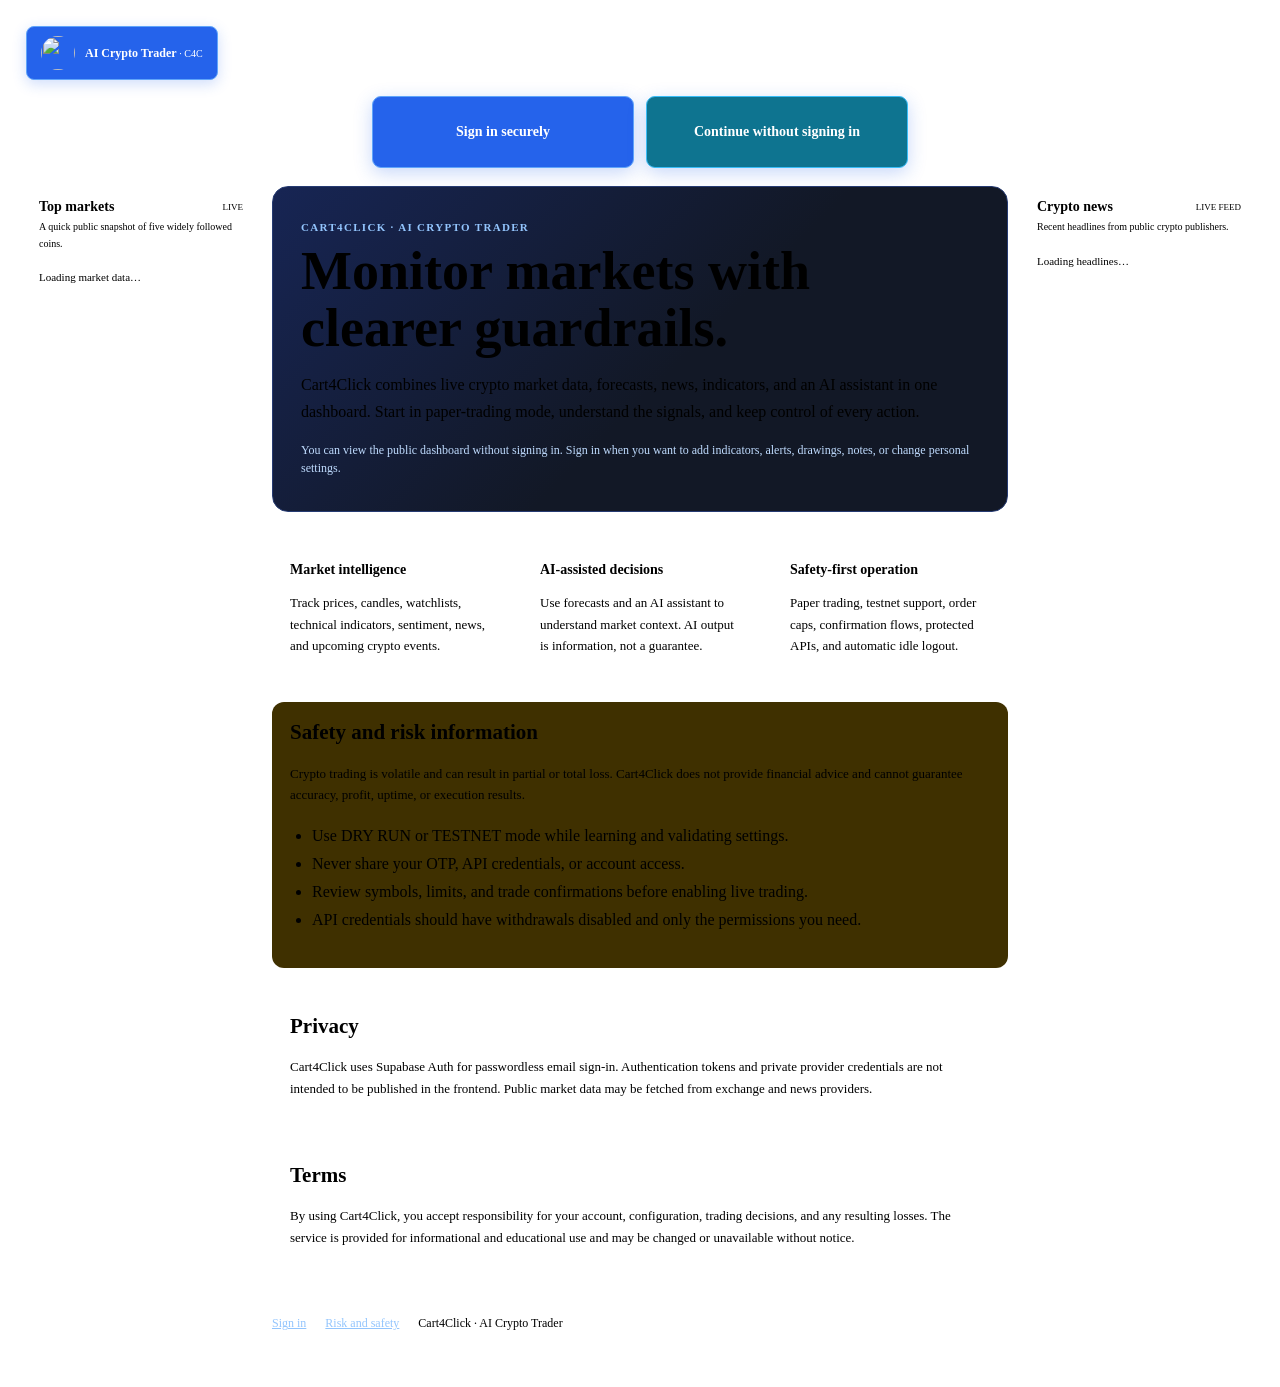
==== frontend/landing.html @ 77a40bf4 "Refine signed-in controls and landing navigation" ====
<!DOCTYPE html>
<html lang="en">
<head>
  <meta charset="UTF-8" />
  <meta name="viewport" content="width=device-width, initial-scale=1.0" />
  <meta name="description" content="Cart4Click is an AI-assisted crypto market monitoring and paper-trading dashboard with safety controls." />
  <title>Cart4Click · Safer AI-assisted crypto monitoring</title>
  <link rel="icon" type="image/png" href="/favicon.png?v=2" />
  <link rel="stylesheet" href="/style.css?v=public-crypto-calendars" />
  <style>
    .landing { display: block; max-width: 1440px; margin: 0 auto; padding: 18px 18px 48px; }
    .landing-splash { position: fixed; z-index: 20; inset: 0; display: grid; place-items: center; background: radial-gradient(circle at center, #172554 0%, #0b0f17 58%, #070a10 100%); animation: landing-splash-exit 900ms ease 1.15s forwards; pointer-events: none; }
    .landing-splash-inner { display: grid; justify-items: center; gap: 14px; animation: landing-logo-intro 1.45s cubic-bezier(.2,.8,.2,1) forwards; }
    .landing-splash img { width: clamp(132px, 22vw, 220px); height: clamp(132px, 22vw, 220px); border-radius: 28%; object-fit: cover; box-shadow: 0 0 0 1px rgba(147,197,253,.35), 0 0 70px rgba(59,130,246,.42); }
    .landing-splash-title { color: #f8fafc; font-size: clamp(18px, 3vw, 28px); font-weight: 800; letter-spacing: .12em; text-transform: uppercase; }
    .landing-splash-subtitle { color: #93c5fd; font-size: 11px; font-weight: 700; letter-spacing: .18em; text-transform: uppercase; }
    @keyframes landing-logo-intro { 0% { opacity: 0; transform: scale(.72); } 35% { opacity: 1; transform: scale(1.04); } 62% { transform: scale(1); } 100% { opacity: 1; transform: scale(1); } }
    @keyframes landing-splash-exit { 0% { opacity: 1; visibility: visible; } 100% { opacity: 0; visibility: hidden; } }
    .landing-topbar { display: flex; align-items: center; justify-content: space-between; margin-bottom: 16px; }
    .landing-brand { display: inline-flex; align-items: center; gap: 10px; color: var(--text); font-size: 13px; font-weight: 750; text-decoration: none; }
    .landing-brand small { color: var(--muted); font-weight: 400; }
    .landing-brand img { width: 34px; height: 34px; border-radius: 50%; object-fit: cover; }
    .landing-topbar a { display: inline-flex; align-items: center; min-height: 36px; padding: 8px 14px; border: 1px solid #60a5fa; border-radius: 8px; background: #2563eb; color: #fff; font-size: 12px; font-weight: 700; text-decoration: none; box-shadow: 0 4px 14px rgba(37,99,235,.22); }
    .landing-topbar a:hover, .landing-topbar a:focus-visible { border-color: #bfdbfe; background: #3b82f6; color: #fff; }
    .landing-top-actions { display: flex; justify-content: center; gap: 12px; flex-wrap: wrap; margin: 0 auto 18px; }
    .landing-top-actions .btn { display: inline-flex; align-items: center; justify-content: center; min-width: 220px; min-height: 46px; padding: 12px 20px; border: 1px solid #60a5fa; border-radius: 9px; color: #fff; background: #2563eb; font-size: 14px; font-weight: 800; text-decoration: none; box-shadow: 0 5px 18px rgba(37,99,235,.25); }
    .landing-top-actions .btn:hover, .landing-top-actions .btn:focus-visible { border-color: #bfdbfe; background: #3b82f6; color: #fff; }
    .landing-top-actions .btn.landing-guest { border-color: #38bdf8; background: #0e7490; }
    .landing-top-actions .btn.landing-guest:hover, .landing-top-actions .btn.landing-guest:focus-visible { background: #0891b2; }
    .landing-hero { padding: 34px 28px; background: linear-gradient(135deg, #172554, #121826 55%); border: 1px solid #263b72; border-radius: 16px; }
    .landing-eyebrow { color: #93c5fd; font-size: 11px; font-weight: 800; letter-spacing: .12em; }
    .landing h1 { font-size: clamp(30px, 6vw, 54px); line-height: 1.05; margin: 10px 0 14px; }
    .landing h2 { margin-top: 0; font-size: 21px; }
    .landing p { color: var(--muted); line-height: 1.65; }
    .landing-hero p { max-width: 680px; font-size: 16px; }
    .landing-actions { display: flex; gap: 10px; flex-wrap: wrap; margin-top: 22px; }
    .landing-actions .btn { display: inline-flex; align-items: center; justify-content: center; min-height: 40px; padding: 10px 16px; border: 1px solid #64748b; border-radius: 8px; color: #f8fafc; background: #1e293b; font-size: 13px; font-weight: 700; text-decoration: none; }
    .landing-actions .btn:hover, .landing-actions .btn:focus-visible { border-color: #bfdbfe; background: #334155; color: #fff; }
    .landing-actions .btn.primary { border-color: #60a5fa; background: #2563eb; color: #fff; box-shadow: 0 4px 14px rgba(37,99,235,.3); }
    .landing-actions .btn.primary:hover, .landing-actions .btn.primary:focus-visible { border-color: #bfdbfe; background: #3b82f6; color: #fff; }
    .landing-actions .btn.landing-guest { border-color: #38bdf8; background: rgba(14,116,144,.28); color: #e0f2fe; }
    .landing-actions .btn.landing-guest:hover, .landing-actions .btn.landing-guest:focus-visible { border-color: #bae6fd; background: rgba(14,116,144,.5); color: #fff; }
    .landing-guest-note { max-width: 700px; margin: 12px 0 0; color: #bfdbfe !important; font-size: 12px !important; line-height: 1.5 !important; }
    .landing-columns { display: grid; grid-template-columns: minmax(190px, 230px) minmax(0, 980px) minmax(190px, 230px); align-items: start; gap: 16px; }
    .landing-center { min-width: 0; }
    .live-panel { position: sticky; top: 16px; background: var(--card); border: 1px solid var(--border); border-radius: 12px; padding: 13px; }
    .live-panel h2 { color: var(--text); font-size: 14px; margin: 0; }
    .live-panel-heading { display: flex; align-items: center; justify-content: space-between; gap: 8px; margin-bottom: 4px; }
    .live-panel-heading small { color: var(--muted); font-size: 9px; }
    .live-panel-note { color: var(--muted); font-size: 10px; line-height: 1.4; margin: 0 0 10px; }
    .live-market-list, .live-news-list { display: grid; gap: 7px; }
    .live-market { display: grid; grid-template-columns: 1fr 62px; gap: 7px; align-items: center; padding: 8px; background: var(--card2); border: 1px solid var(--border); border-radius: 8px; }
    .live-market-main { min-width: 0; }
    .live-market-name { display: flex; align-items: center; justify-content: space-between; gap: 5px; font-size: 11px; font-weight: 700; }
    .live-market-price { color: var(--text); font-size: 11px; margin-top: 3px; }
    .live-market-change { font-size: 9px; margin-top: 2px; }
    .live-market-change.up { color: var(--green); }
    .live-market-change.down { color: var(--red); }
    .live-sparkline { width: 62px; height: 28px; }
    .live-sparkline polyline { fill: none; stroke: #60a5fa; stroke-width: 2; vector-effect: non-scaling-stroke; }
    .live-sparkline polyline.up { stroke: var(--green); }
    .live-sparkline polyline.down { stroke: var(--red); }
    .live-news-item { padding: 8px 0; border-bottom: 1px solid var(--border); }
    .live-news-item:last-child { border-bottom: 0; }
    .live-news-item a { color: var(--text); font-size: 11px; line-height: 1.35; text-decoration: none; }
    .live-news-item a:hover { color: #93c5fd; }
    .live-news-meta { color: var(--muted); font-size: 9px; margin-top: 4px; }
    .live-empty { color: var(--muted); font-size: 11px; line-height: 1.45; padding: 8px 0; }
    .landing-grid { display: grid; grid-template-columns: repeat(3, 1fr); gap: 14px; margin: 18px 0; }
    .landing-card { background: var(--card); border: 1px solid var(--border); border-radius: 12px; padding: 18px; }
    .landing-card h3 { color: var(--text); font-size: 14px; }
    .landing-card p { font-size: 13px; margin-bottom: 0; }
    .landing-section { margin-top: 28px; }
    .landing-section ul { color: var(--muted); line-height: 1.75; padding-left: 22px; }
    .landing-warning { border-color: #8a6800; background: #3f3000; }
    .landing-footer { border-top: 1px solid var(--border); margin-top: 32px; padding-top: 18px; font-size: 12px; }
    .landing-footer a { color: #93c5fd; margin-right: 16px; }
    @media (max-width: 1120px) { .landing-columns { grid-template-columns: minmax(170px, 210px) minmax(0, 1fr); } .live-news-panel { grid-column: 1 / -1; position: static; } .live-news-list { grid-template-columns: repeat(2, minmax(0, 1fr)); } }
    @media (max-width: 720px) { .landing-grid { grid-template-columns: 1fr; } .landing-hero { padding: 24px 20px; } .landing-columns { display: flex; flex-direction: column; } .landing-center { order: 1; width: 100%; } .live-market-panel { order: 2; position: static; width: 100%; } .live-news-panel { order: 3; width: 100%; } .live-news-list { grid-template-columns: 1fr; } }
    @media (prefers-reduced-motion: reduce) { .landing-splash, .landing-splash-inner { animation-duration: 1ms; animation-delay: 0ms; } }
  </style>
</head>
<body>
  <div class="landing-splash" aria-hidden="true">
    <div class="landing-splash-inner">
      <img src="/ai-crypto-trader.png" alt="" />
      <div class="landing-splash-title">Cart4Click</div>
      <div class="landing-splash-subtitle">Safer AI-assisted crypto monitoring</div>
    </div>
  </div>
  <main class="landing">
    <div class="landing-topbar">
      <a class="landing-brand" href="/" aria-label="Cart4Click home"><img src="/ai-crypto-trader.png" alt="" /><span>AI Crypto Trader <small>· C4C</small></span></a>
    </div>
    <div class="landing-top-actions" aria-label="Dashboard access">
      <a class="btn" href="/login.html">Sign in securely</a>
      <a class="btn landing-guest" href="/index.html">Continue without signing in</a>
    </div>
    <div class="landing-columns">
      <aside class="live-panel live-market-panel" aria-labelledby="live-market-title">
        <div class="live-panel-heading"><h2 id="live-market-title">Top markets</h2><small>LIVE</small></div>
        <p class="live-panel-note">A quick public snapshot of five widely followed coins.</p>
        <div id="live-market-list" class="live-market-list"><div class="live-empty">Loading market data…</div></div>
      </aside>
      <div class="landing-center">
      <section class="landing-hero">
      <div class="landing-eyebrow">CART4CLICK · AI CRYPTO TRADER</div>
      <h1>Monitor markets with clearer guardrails.</h1>
      <p>Cart4Click combines live crypto market data, forecasts, news, indicators, and an AI assistant in one dashboard. Start in paper-trading mode, understand the signals, and keep control of every action.</p>
      <p class="landing-guest-note">You can view the public dashboard without signing in. Sign in when you want to add indicators, alerts, drawings, notes, or change personal settings.</p>
      </section>

    <section class="landing-grid" aria-label="Product features">
      <article class="landing-card"><h3>Market intelligence</h3><p>Track prices, candles, watchlists, technical indicators, sentiment, news, and upcoming crypto events.</p></article>
      <article class="landing-card"><h3>AI-assisted decisions</h3><p>Use forecasts and an AI assistant to understand market context. AI output is information, not a guarantee.</p></article>
      <article class="landing-card"><h3>Safety-first operation</h3><p>Paper trading, testnet support, order caps, confirmation flows, protected APIs, and automatic idle logout.</p></article>
    </section>

    <section id="safety" class="landing-section landing-card landing-warning">
      <h2>Safety and risk information</h2>
      <p>Crypto trading is volatile and can result in partial or total loss. Cart4Click does not provide financial advice and cannot guarantee accuracy, profit, uptime, or execution results.</p>
      <ul>
        <li>Use DRY RUN or TESTNET mode while learning and validating settings.</li>
        <li>Never share your OTP, API credentials, or account access.</li>
        <li>Review symbols, limits, and trade confirmations before enabling live trading.</li>
        <li>API credentials should have withdrawals disabled and only the permissions you need.</li>
      </ul>
    </section>

    <section class="landing-section landing-card">
      <h2>Privacy</h2>
      <p>Cart4Click uses Supabase Auth for passwordless email sign-in. Authentication tokens and private provider credentials are not intended to be published in the frontend. Public market data may be fetched from exchange and news providers.</p>
    </section>

    <section class="landing-section landing-card">
      <h2>Terms</h2>
      <p>By using Cart4Click, you accept responsibility for your account, configuration, trading decisions, and any resulting losses. The service is provided for informational and educational use and may be changed or unavailable without notice.</p>
    </section>

      <footer class="landing-footer">
      <a href="/login.html">Sign in</a>
      <a href="#safety">Risk and safety</a>
      <span class="muted">Cart4Click · AI Crypto Trader</span>
      </footer>
      </div>
      <aside class="live-panel live-news-panel" aria-labelledby="live-news-title">
        <div class="live-panel-heading"><h2 id="live-news-title">Crypto news</h2><small>LIVE FEED</small></div>
        <p class="live-panel-note">Recent headlines from public crypto publishers.</p>
        <div id="live-news-list" class="live-news-list"><div class="live-empty">Loading headlines…</div></div>
      </aside>
    </div>
  </main>
  <script src="/landing.js"></script>
</body>
</html>
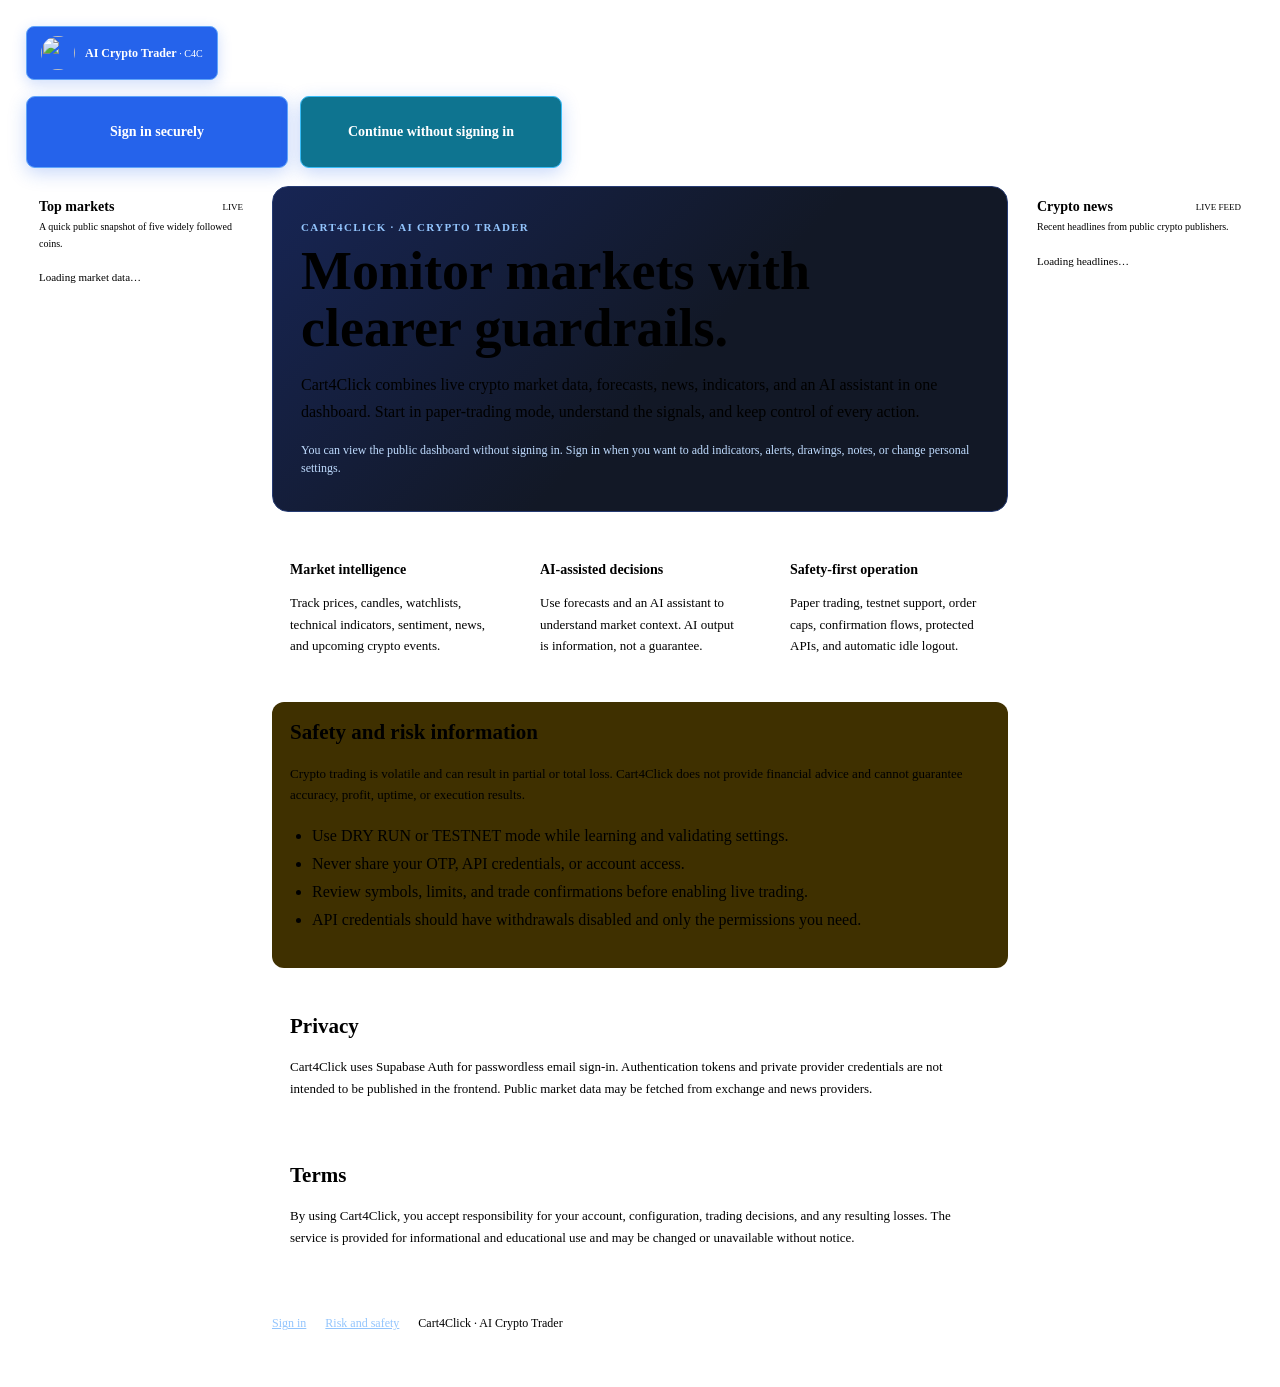
==== commit bd57055a: "Align landing access buttons with brand" ====
--- a/frontend/landing.html
+++ b/frontend/landing.html
@@ -22,7 +22,7 @@
     .landing-brand img { width: 34px; height: 34px; border-radius: 50%; object-fit: cover; }
     .landing-topbar a { display: inline-flex; align-items: center; min-height: 36px; padding: 8px 14px; border: 1px solid #60a5fa; border-radius: 8px; background: #2563eb; color: #fff; font-size: 12px; font-weight: 700; text-decoration: none; box-shadow: 0 4px 14px rgba(37,99,235,.22); }
     .landing-topbar a:hover, .landing-topbar a:focus-visible { border-color: #bfdbfe; background: #3b82f6; color: #fff; }
-    .landing-top-actions { display: flex; justify-content: center; gap: 12px; flex-wrap: wrap; margin: 0 auto 18px; }
+    .landing-top-actions { display: flex; justify-content: flex-start; gap: 12px; flex-wrap: wrap; margin: 0 0 18px; }
     .landing-top-actions .btn { display: inline-flex; align-items: center; justify-content: center; min-width: 220px; min-height: 46px; padding: 12px 20px; border: 1px solid #60a5fa; border-radius: 9px; color: #fff; background: #2563eb; font-size: 14px; font-weight: 800; text-decoration: none; box-shadow: 0 5px 18px rgba(37,99,235,.25); }
     .landing-top-actions .btn:hover, .landing-top-actions .btn:focus-visible { border-color: #bfdbfe; background: #3b82f6; color: #fff; }
     .landing-top-actions .btn.landing-guest { border-color: #38bdf8; background: #0e7490; }
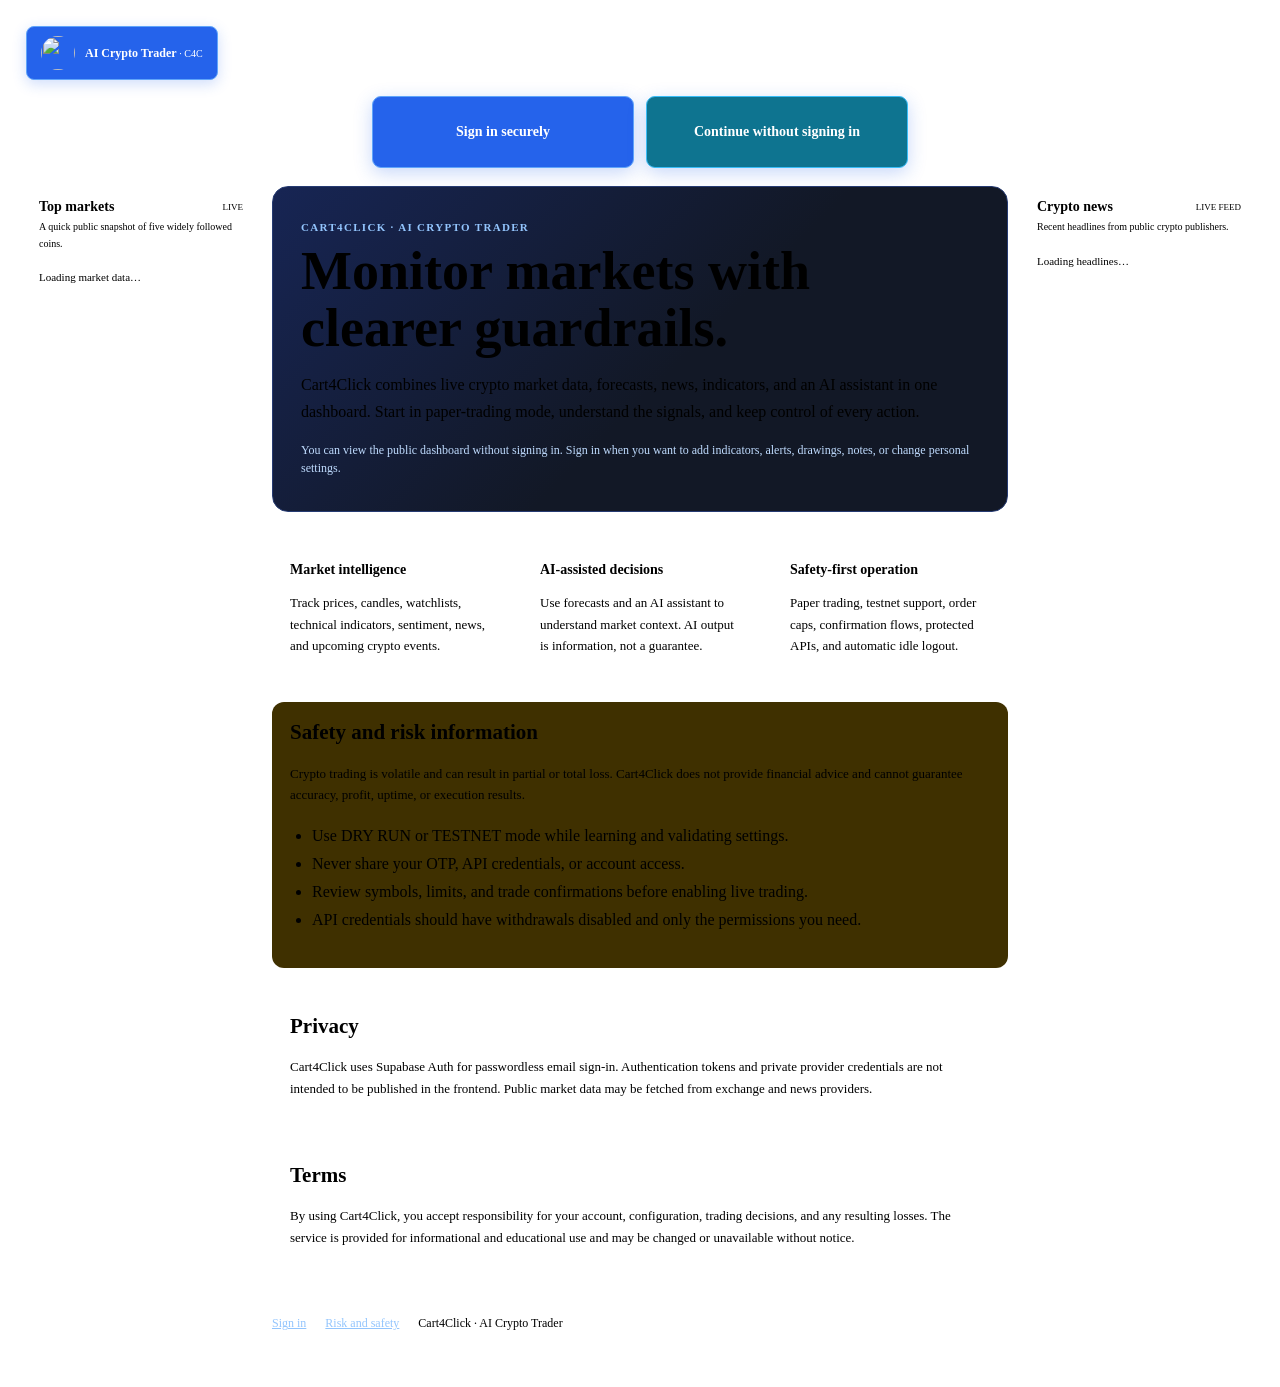
==== commit 34dbbc18: "Center landing access buttons across top" ====
--- a/frontend/landing.html
+++ b/frontend/landing.html
@@ -22,7 +22,7 @@
     .landing-brand img { width: 34px; height: 34px; border-radius: 50%; object-fit: cover; }
     .landing-topbar a { display: inline-flex; align-items: center; min-height: 36px; padding: 8px 14px; border: 1px solid #60a5fa; border-radius: 8px; background: #2563eb; color: #fff; font-size: 12px; font-weight: 700; text-decoration: none; box-shadow: 0 4px 14px rgba(37,99,235,.22); }
     .landing-topbar a:hover, .landing-topbar a:focus-visible { border-color: #bfdbfe; background: #3b82f6; color: #fff; }
-    .landing-top-actions { display: flex; justify-content: flex-start; gap: 12px; flex-wrap: wrap; margin: 0 0 18px; }
+    .landing-top-actions { display: flex; width: 100%; justify-content: center; gap: 12px; flex-wrap: wrap; margin: 0 0 18px; }
     .landing-top-actions .btn { display: inline-flex; align-items: center; justify-content: center; min-width: 220px; min-height: 46px; padding: 12px 20px; border: 1px solid #60a5fa; border-radius: 9px; color: #fff; background: #2563eb; font-size: 14px; font-weight: 800; text-decoration: none; box-shadow: 0 5px 18px rgba(37,99,235,.25); }
     .landing-top-actions .btn:hover, .landing-top-actions .btn:focus-visible { border-color: #bfdbfe; background: #3b82f6; color: #fff; }
     .landing-top-actions .btn.landing-guest { border-color: #38bdf8; background: #0e7490; }
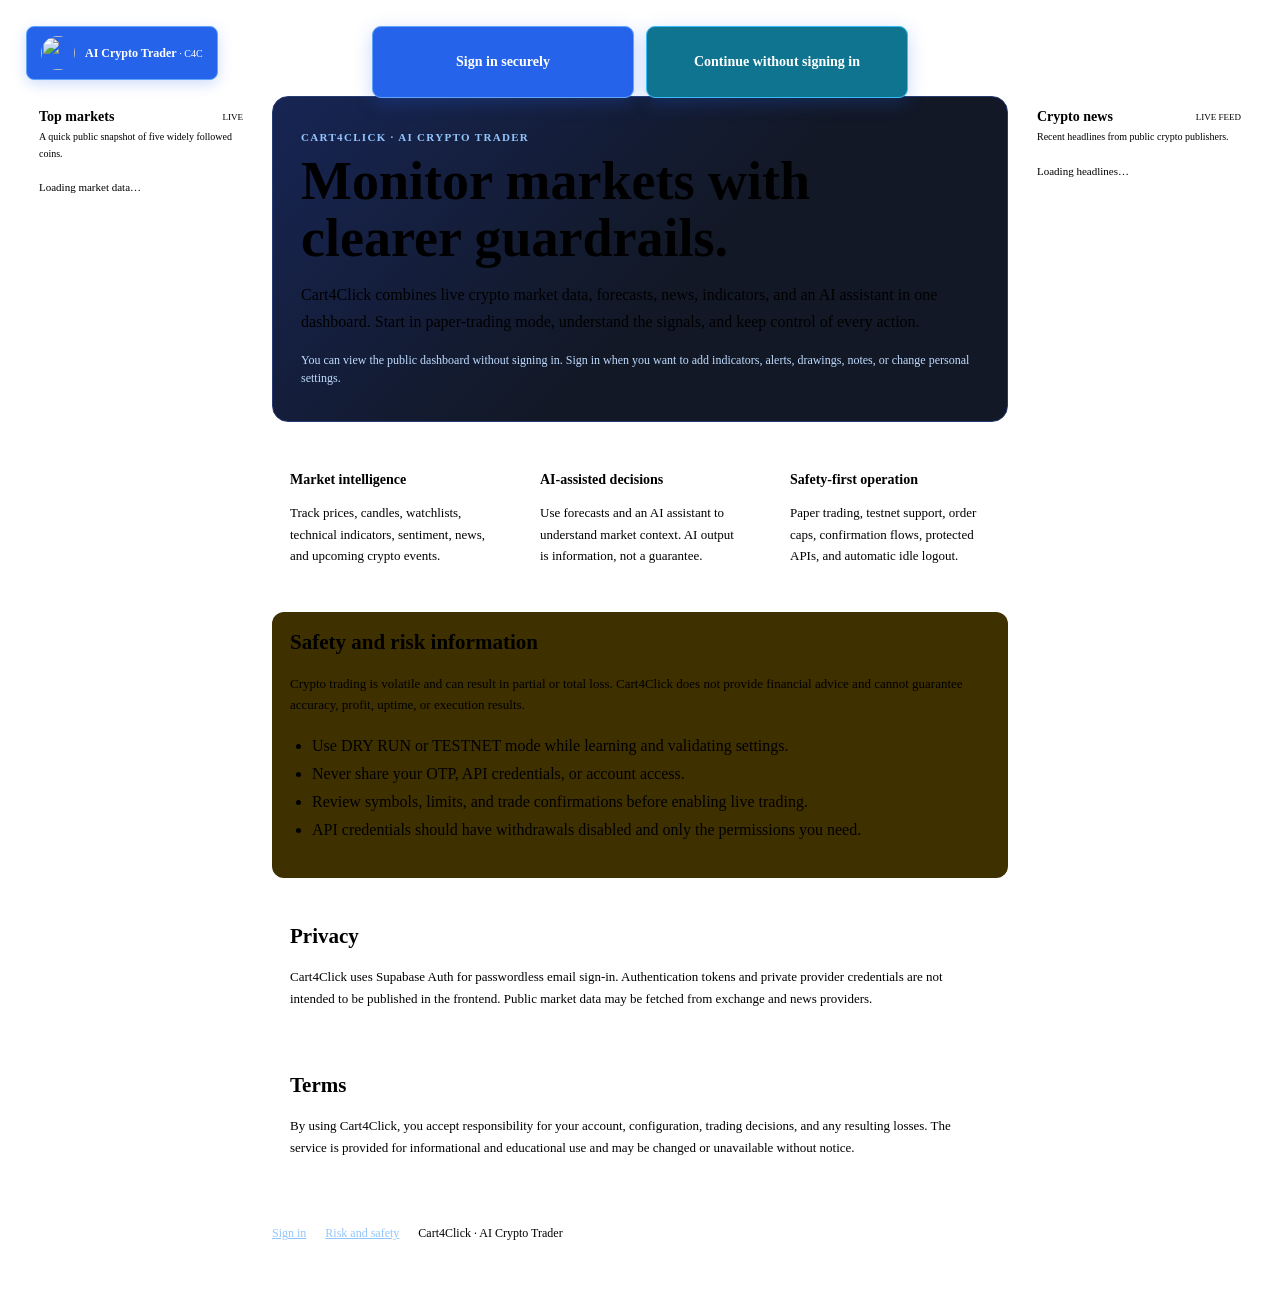
==== commit fdf5819e: "Place landing buttons in top navigation row" ====
--- a/frontend/landing.html
+++ b/frontend/landing.html
@@ -16,13 +16,13 @@
     .landing-splash-subtitle { color: #93c5fd; font-size: 11px; font-weight: 700; letter-spacing: .18em; text-transform: uppercase; }
     @keyframes landing-logo-intro { 0% { opacity: 0; transform: scale(.72); } 35% { opacity: 1; transform: scale(1.04); } 62% { transform: scale(1); } 100% { opacity: 1; transform: scale(1); } }
     @keyframes landing-splash-exit { 0% { opacity: 1; visibility: visible; } 100% { opacity: 0; visibility: hidden; } }
-    .landing-topbar { display: flex; align-items: center; justify-content: space-between; margin-bottom: 16px; }
+    .landing-topbar { position: relative; display: flex; align-items: center; justify-content: space-between; min-height: 52px; margin-bottom: 16px; }
     .landing-brand { display: inline-flex; align-items: center; gap: 10px; color: var(--text); font-size: 13px; font-weight: 750; text-decoration: none; }
     .landing-brand small { color: var(--muted); font-weight: 400; }
     .landing-brand img { width: 34px; height: 34px; border-radius: 50%; object-fit: cover; }
     .landing-topbar a { display: inline-flex; align-items: center; min-height: 36px; padding: 8px 14px; border: 1px solid #60a5fa; border-radius: 8px; background: #2563eb; color: #fff; font-size: 12px; font-weight: 700; text-decoration: none; box-shadow: 0 4px 14px rgba(37,99,235,.22); }
     .landing-topbar a:hover, .landing-topbar a:focus-visible { border-color: #bfdbfe; background: #3b82f6; color: #fff; }
-    .landing-top-actions { display: flex; width: 100%; justify-content: center; gap: 12px; flex-wrap: wrap; margin: 0 0 18px; }
+    .landing-top-actions { position: absolute; top: 0; left: 50%; display: flex; justify-content: center; gap: 12px; flex-wrap: wrap; transform: translateX(-50%); }
     .landing-top-actions .btn { display: inline-flex; align-items: center; justify-content: center; min-width: 220px; min-height: 46px; padding: 12px 20px; border: 1px solid #60a5fa; border-radius: 9px; color: #fff; background: #2563eb; font-size: 14px; font-weight: 800; text-decoration: none; box-shadow: 0 5px 18px rgba(37,99,235,.25); }
     .landing-top-actions .btn:hover, .landing-top-actions .btn:focus-visible { border-color: #bfdbfe; background: #3b82f6; color: #fff; }
     .landing-top-actions .btn.landing-guest { border-color: #38bdf8; background: #0e7490; }
@@ -76,7 +76,7 @@
     .landing-footer { border-top: 1px solid var(--border); margin-top: 32px; padding-top: 18px; font-size: 12px; }
     .landing-footer a { color: #93c5fd; margin-right: 16px; }
     @media (max-width: 1120px) { .landing-columns { grid-template-columns: minmax(170px, 210px) minmax(0, 1fr); } .live-news-panel { grid-column: 1 / -1; position: static; } .live-news-list { grid-template-columns: repeat(2, minmax(0, 1fr)); } }
-    @media (max-width: 720px) { .landing-grid { grid-template-columns: 1fr; } .landing-hero { padding: 24px 20px; } .landing-columns { display: flex; flex-direction: column; } .landing-center { order: 1; width: 100%; } .live-market-panel { order: 2; position: static; width: 100%; } .live-news-panel { order: 3; width: 100%; } .live-news-list { grid-template-columns: 1fr; } }
+    @media (max-width: 720px) { .landing-grid { grid-template-columns: 1fr; } .landing-hero { padding: 24px 20px; } .landing-topbar { display: grid; gap: 10px; } .landing-top-actions { position: static; justify-content: flex-start; transform: none; } .landing-columns { display: flex; flex-direction: column; } .landing-center { order: 1; width: 100%; } .live-market-panel { order: 2; position: static; width: 100%; } .live-news-panel { order: 3; width: 100%; } .live-news-list { grid-template-columns: 1fr; } }
     @media (prefers-reduced-motion: reduce) { .landing-splash, .landing-splash-inner { animation-duration: 1ms; animation-delay: 0ms; } }
   </style>
 </head>
@@ -91,10 +91,10 @@
   <main class="landing">
     <div class="landing-topbar">
       <a class="landing-brand" href="/" aria-label="Cart4Click home"><img src="/ai-crypto-trader.png" alt="" /><span>AI Crypto Trader <small>· C4C</small></span></a>
-    </div>
-    <div class="landing-top-actions" aria-label="Dashboard access">
-      <a class="btn" href="/login.html">Sign in securely</a>
-      <a class="btn landing-guest" href="/index.html">Continue without signing in</a>
+      <div class="landing-top-actions" aria-label="Dashboard access">
+        <a class="btn" href="/login.html">Sign in securely</a>
+        <a class="btn landing-guest" href="/index.html">Continue without signing in</a>
+      </div>
     </div>
     <div class="landing-columns">
       <aside class="live-panel live-market-panel" aria-labelledby="live-market-title">
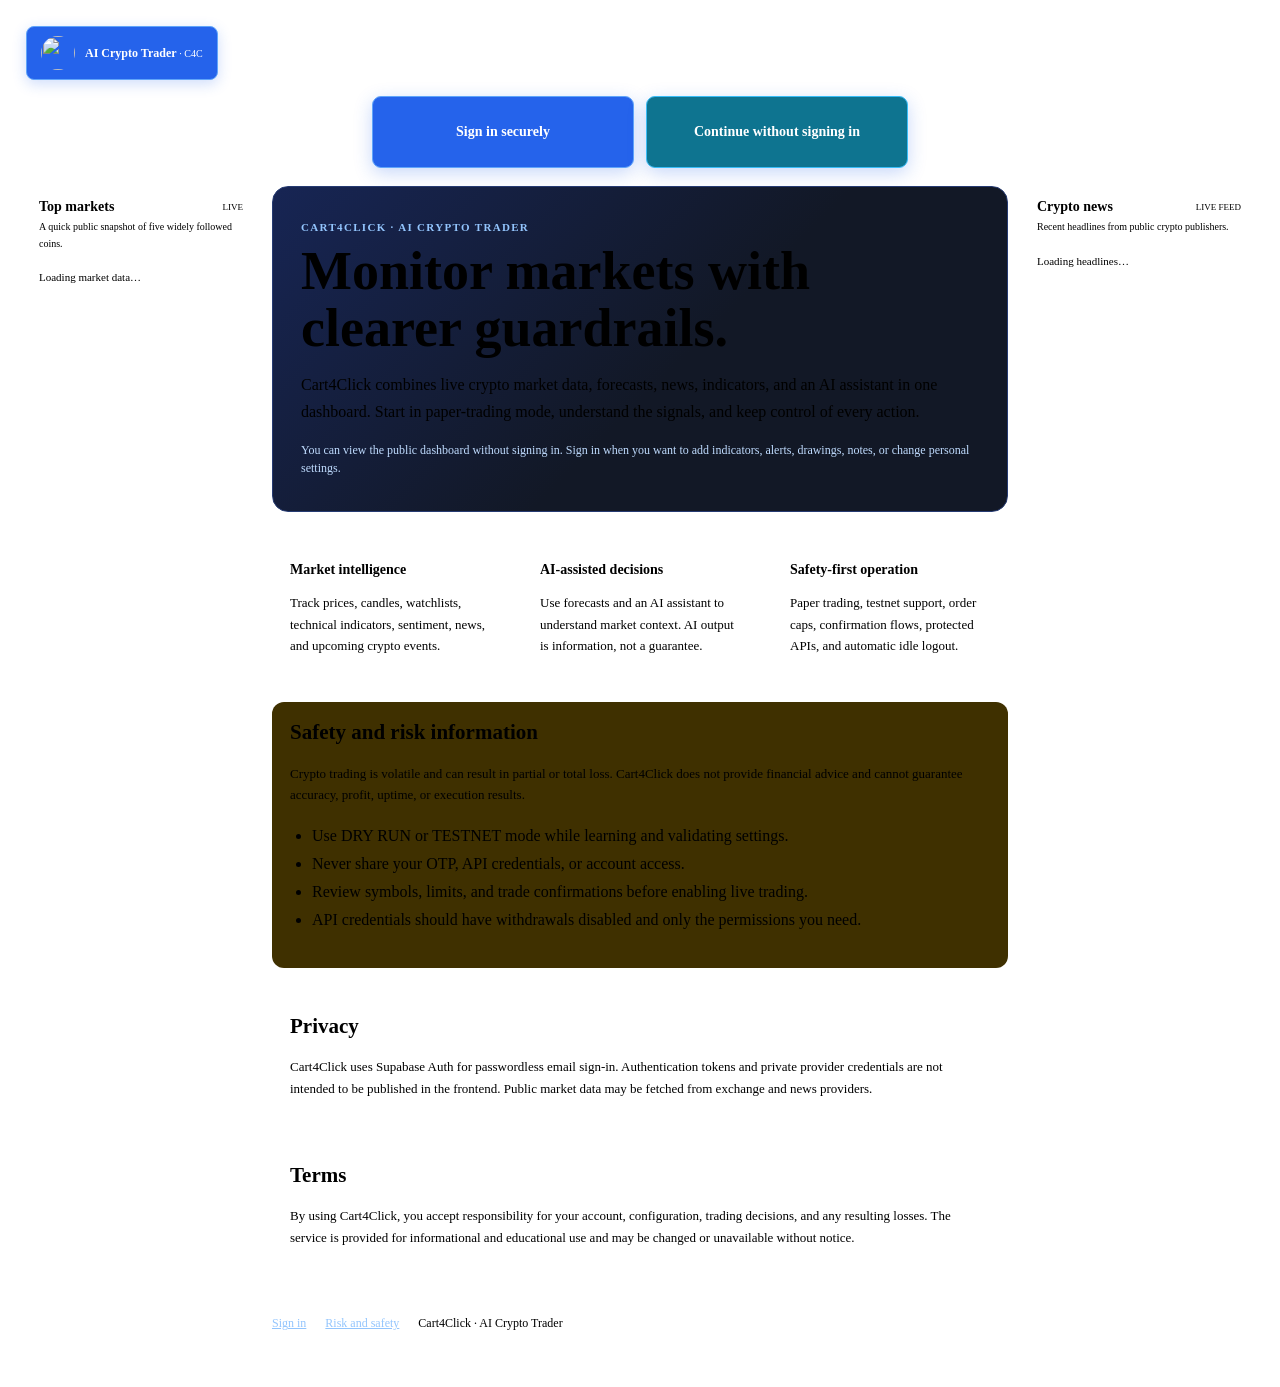
==== commit 838d63c5: "Restore centered landing access buttons" ====
--- a/frontend/landing.html
+++ b/frontend/landing.html
@@ -16,13 +16,13 @@
     .landing-splash-subtitle { color: #93c5fd; font-size: 11px; font-weight: 700; letter-spacing: .18em; text-transform: uppercase; }
     @keyframes landing-logo-intro { 0% { opacity: 0; transform: scale(.72); } 35% { opacity: 1; transform: scale(1.04); } 62% { transform: scale(1); } 100% { opacity: 1; transform: scale(1); } }
     @keyframes landing-splash-exit { 0% { opacity: 1; visibility: visible; } 100% { opacity: 0; visibility: hidden; } }
-    .landing-topbar { position: relative; display: flex; align-items: center; justify-content: space-between; min-height: 52px; margin-bottom: 16px; }
+    .landing-topbar { display: flex; align-items: center; justify-content: space-between; margin-bottom: 16px; }
     .landing-brand { display: inline-flex; align-items: center; gap: 10px; color: var(--text); font-size: 13px; font-weight: 750; text-decoration: none; }
     .landing-brand small { color: var(--muted); font-weight: 400; }
     .landing-brand img { width: 34px; height: 34px; border-radius: 50%; object-fit: cover; }
     .landing-topbar a { display: inline-flex; align-items: center; min-height: 36px; padding: 8px 14px; border: 1px solid #60a5fa; border-radius: 8px; background: #2563eb; color: #fff; font-size: 12px; font-weight: 700; text-decoration: none; box-shadow: 0 4px 14px rgba(37,99,235,.22); }
     .landing-topbar a:hover, .landing-topbar a:focus-visible { border-color: #bfdbfe; background: #3b82f6; color: #fff; }
-    .landing-top-actions { position: absolute; top: 0; left: 50%; display: flex; justify-content: center; gap: 12px; flex-wrap: wrap; transform: translateX(-50%); }
+    .landing-top-actions { display: flex; width: 100%; justify-content: center; gap: 12px; flex-wrap: wrap; margin: 0 0 18px; }
     .landing-top-actions .btn { display: inline-flex; align-items: center; justify-content: center; min-width: 220px; min-height: 46px; padding: 12px 20px; border: 1px solid #60a5fa; border-radius: 9px; color: #fff; background: #2563eb; font-size: 14px; font-weight: 800; text-decoration: none; box-shadow: 0 5px 18px rgba(37,99,235,.25); }
     .landing-top-actions .btn:hover, .landing-top-actions .btn:focus-visible { border-color: #bfdbfe; background: #3b82f6; color: #fff; }
     .landing-top-actions .btn.landing-guest { border-color: #38bdf8; background: #0e7490; }
@@ -76,7 +76,7 @@
     .landing-footer { border-top: 1px solid var(--border); margin-top: 32px; padding-top: 18px; font-size: 12px; }
     .landing-footer a { color: #93c5fd; margin-right: 16px; }
     @media (max-width: 1120px) { .landing-columns { grid-template-columns: minmax(170px, 210px) minmax(0, 1fr); } .live-news-panel { grid-column: 1 / -1; position: static; } .live-news-list { grid-template-columns: repeat(2, minmax(0, 1fr)); } }
-    @media (max-width: 720px) { .landing-grid { grid-template-columns: 1fr; } .landing-hero { padding: 24px 20px; } .landing-topbar { display: grid; gap: 10px; } .landing-top-actions { position: static; justify-content: flex-start; transform: none; } .landing-columns { display: flex; flex-direction: column; } .landing-center { order: 1; width: 100%; } .live-market-panel { order: 2; position: static; width: 100%; } .live-news-panel { order: 3; width: 100%; } .live-news-list { grid-template-columns: 1fr; } }
+    @media (max-width: 720px) { .landing-grid { grid-template-columns: 1fr; } .landing-hero { padding: 24px 20px; } .landing-columns { display: flex; flex-direction: column; } .landing-center { order: 1; width: 100%; } .live-market-panel { order: 2; position: static; width: 100%; } .live-news-panel { order: 3; width: 100%; } .live-news-list { grid-template-columns: 1fr; } }
     @media (prefers-reduced-motion: reduce) { .landing-splash, .landing-splash-inner { animation-duration: 1ms; animation-delay: 0ms; } }
   </style>
 </head>
@@ -91,10 +91,10 @@
   <main class="landing">
     <div class="landing-topbar">
       <a class="landing-brand" href="/" aria-label="Cart4Click home"><img src="/ai-crypto-trader.png" alt="" /><span>AI Crypto Trader <small>· C4C</small></span></a>
-      <div class="landing-top-actions" aria-label="Dashboard access">
-        <a class="btn" href="/login.html">Sign in securely</a>
-        <a class="btn landing-guest" href="/index.html">Continue without signing in</a>
-      </div>
+    </div>
+    <div class="landing-top-actions" aria-label="Dashboard access">
+      <a class="btn" href="/login.html">Sign in securely</a>
+      <a class="btn landing-guest" href="/index.html">Continue without signing in</a>
     </div>
     <div class="landing-columns">
       <aside class="live-panel live-market-panel" aria-labelledby="live-market-title">
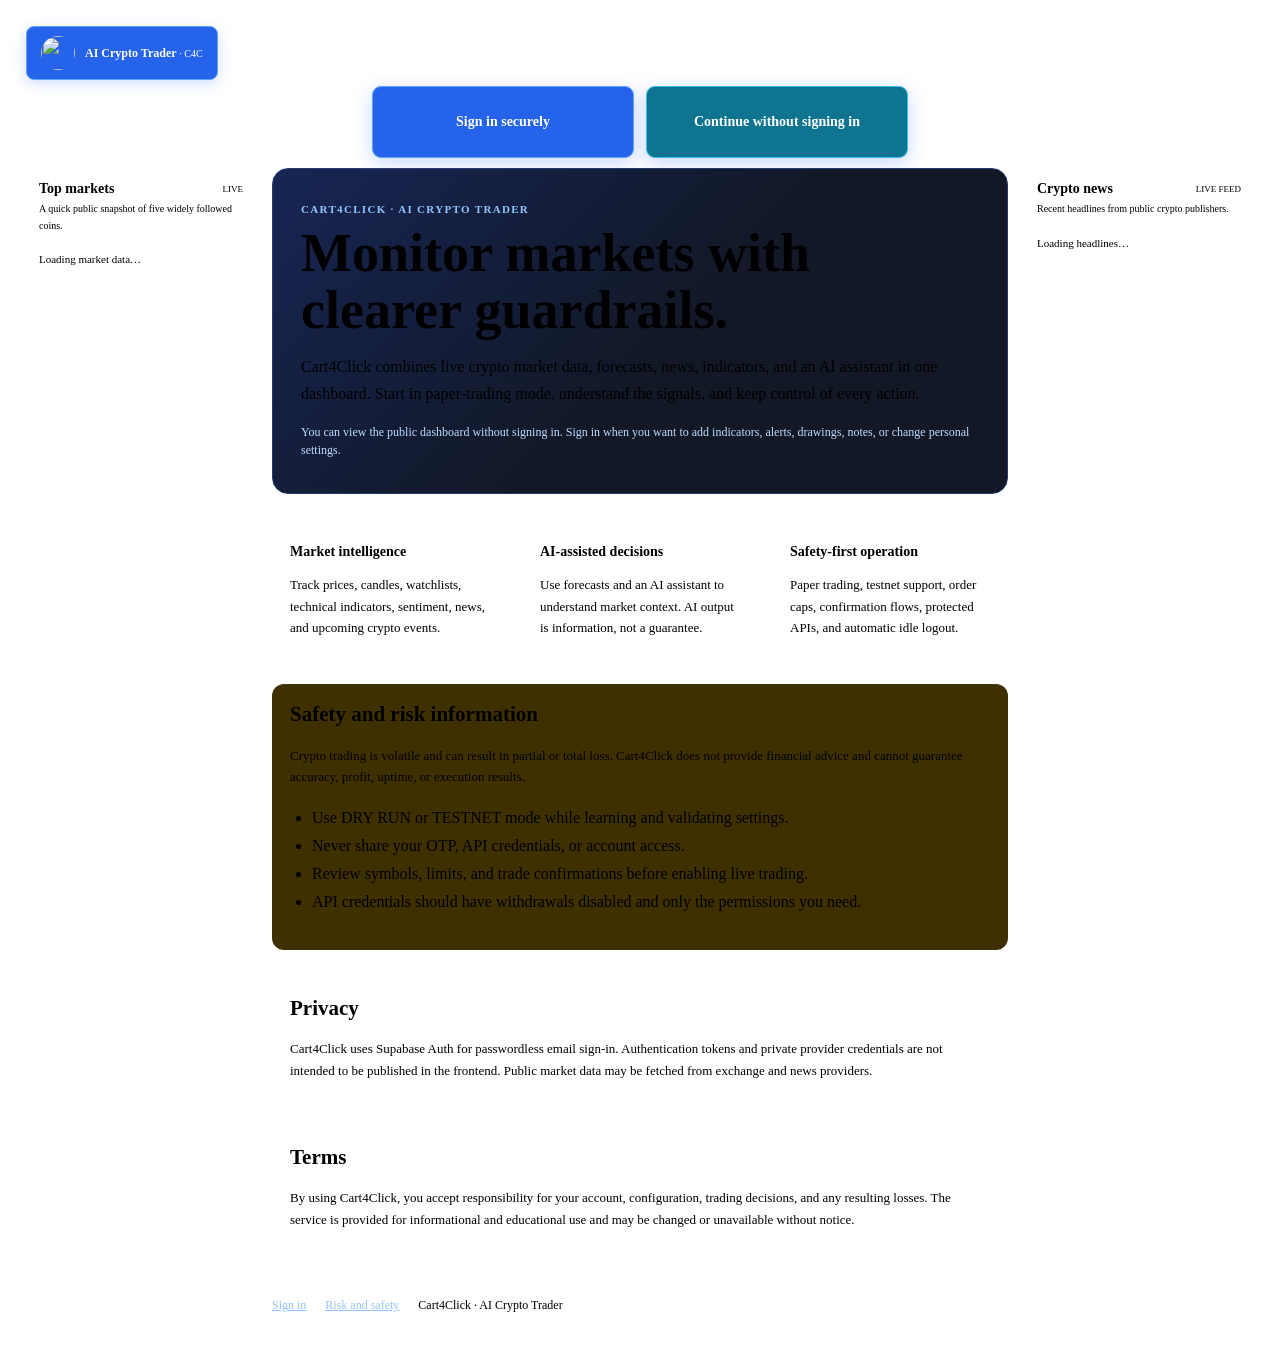
==== commit 3e04cbc0: "Raise centered landing access buttons" ====
--- a/frontend/landing.html
+++ b/frontend/landing.html
@@ -22,7 +22,7 @@
     .landing-brand img { width: 34px; height: 34px; border-radius: 50%; object-fit: cover; }
     .landing-topbar a { display: inline-flex; align-items: center; min-height: 36px; padding: 8px 14px; border: 1px solid #60a5fa; border-radius: 8px; background: #2563eb; color: #fff; font-size: 12px; font-weight: 700; text-decoration: none; box-shadow: 0 4px 14px rgba(37,99,235,.22); }
     .landing-topbar a:hover, .landing-topbar a:focus-visible { border-color: #bfdbfe; background: #3b82f6; color: #fff; }
-    .landing-top-actions { display: flex; width: 100%; justify-content: center; gap: 12px; flex-wrap: wrap; margin: 0 0 18px; }
+    .landing-top-actions { display: flex; width: 100%; justify-content: center; gap: 12px; flex-wrap: wrap; margin: -10px 0 10px; }
     .landing-top-actions .btn { display: inline-flex; align-items: center; justify-content: center; min-width: 220px; min-height: 46px; padding: 12px 20px; border: 1px solid #60a5fa; border-radius: 9px; color: #fff; background: #2563eb; font-size: 14px; font-weight: 800; text-decoration: none; box-shadow: 0 5px 18px rgba(37,99,235,.25); }
     .landing-top-actions .btn:hover, .landing-top-actions .btn:focus-visible { border-color: #bfdbfe; background: #3b82f6; color: #fff; }
     .landing-top-actions .btn.landing-guest { border-color: #38bdf8; background: #0e7490; }
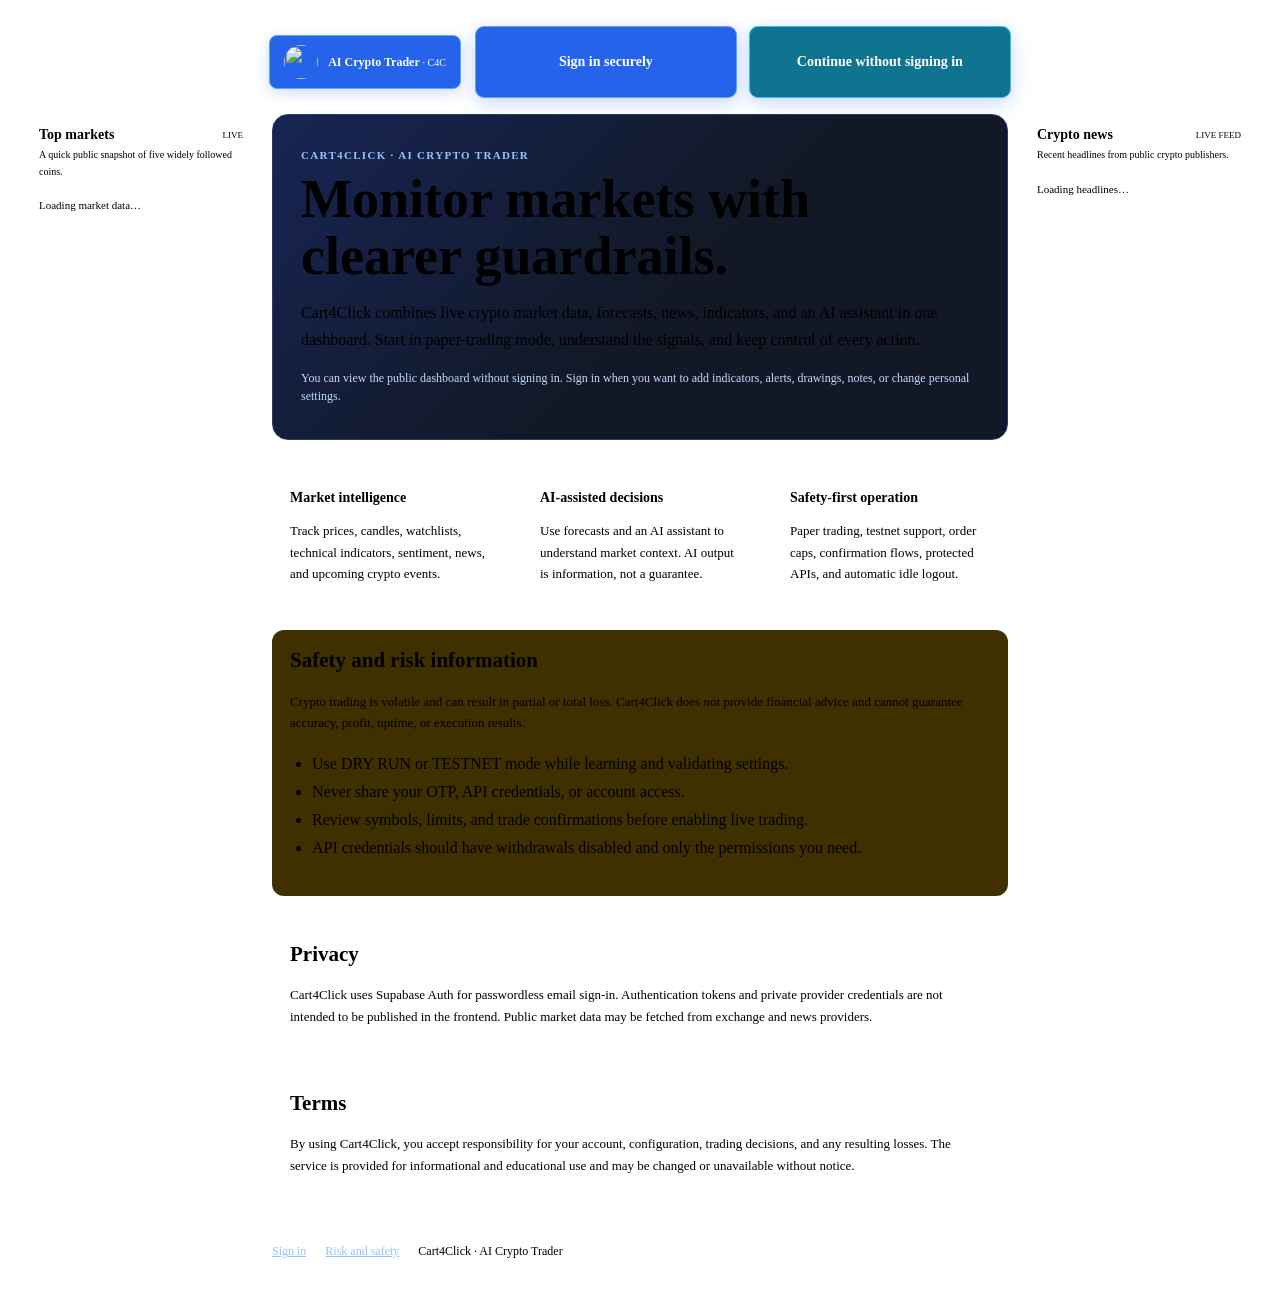
==== commit f6c5635d: "Center all landing navigation actions" ====
--- a/frontend/landing.html
+++ b/frontend/landing.html
@@ -16,13 +16,13 @@
     .landing-splash-subtitle { color: #93c5fd; font-size: 11px; font-weight: 700; letter-spacing: .18em; text-transform: uppercase; }
     @keyframes landing-logo-intro { 0% { opacity: 0; transform: scale(.72); } 35% { opacity: 1; transform: scale(1.04); } 62% { transform: scale(1); } 100% { opacity: 1; transform: scale(1); } }
     @keyframes landing-splash-exit { 0% { opacity: 1; visibility: visible; } 100% { opacity: 0; visibility: hidden; } }
-    .landing-topbar { display: flex; align-items: center; justify-content: space-between; margin-bottom: 16px; }
+    .landing-topbar { display: flex; align-items: center; justify-content: center; gap: 14px; flex-wrap: wrap; margin-bottom: 16px; }
     .landing-brand { display: inline-flex; align-items: center; gap: 10px; color: var(--text); font-size: 13px; font-weight: 750; text-decoration: none; }
     .landing-brand small { color: var(--muted); font-weight: 400; }
     .landing-brand img { width: 34px; height: 34px; border-radius: 50%; object-fit: cover; }
     .landing-topbar a { display: inline-flex; align-items: center; min-height: 36px; padding: 8px 14px; border: 1px solid #60a5fa; border-radius: 8px; background: #2563eb; color: #fff; font-size: 12px; font-weight: 700; text-decoration: none; box-shadow: 0 4px 14px rgba(37,99,235,.22); }
     .landing-topbar a:hover, .landing-topbar a:focus-visible { border-color: #bfdbfe; background: #3b82f6; color: #fff; }
-    .landing-top-actions { display: flex; width: 100%; justify-content: center; gap: 12px; flex-wrap: wrap; margin: -10px 0 10px; }
+    .landing-top-actions { display: flex; justify-content: center; gap: 12px; flex-wrap: wrap; }
     .landing-top-actions .btn { display: inline-flex; align-items: center; justify-content: center; min-width: 220px; min-height: 46px; padding: 12px 20px; border: 1px solid #60a5fa; border-radius: 9px; color: #fff; background: #2563eb; font-size: 14px; font-weight: 800; text-decoration: none; box-shadow: 0 5px 18px rgba(37,99,235,.25); }
     .landing-top-actions .btn:hover, .landing-top-actions .btn:focus-visible { border-color: #bfdbfe; background: #3b82f6; color: #fff; }
     .landing-top-actions .btn.landing-guest { border-color: #38bdf8; background: #0e7490; }
@@ -91,10 +91,10 @@
   <main class="landing">
     <div class="landing-topbar">
       <a class="landing-brand" href="/" aria-label="Cart4Click home"><img src="/ai-crypto-trader.png" alt="" /><span>AI Crypto Trader <small>· C4C</small></span></a>
-    </div>
-    <div class="landing-top-actions" aria-label="Dashboard access">
-      <a class="btn" href="/login.html">Sign in securely</a>
-      <a class="btn landing-guest" href="/index.html">Continue without signing in</a>
+      <div class="landing-top-actions" aria-label="Dashboard access">
+        <a class="btn" href="/login.html">Sign in securely</a>
+        <a class="btn landing-guest" href="/index.html">Continue without signing in</a>
+      </div>
     </div>
     <div class="landing-columns">
       <aside class="live-panel live-market-panel" aria-labelledby="live-market-title">
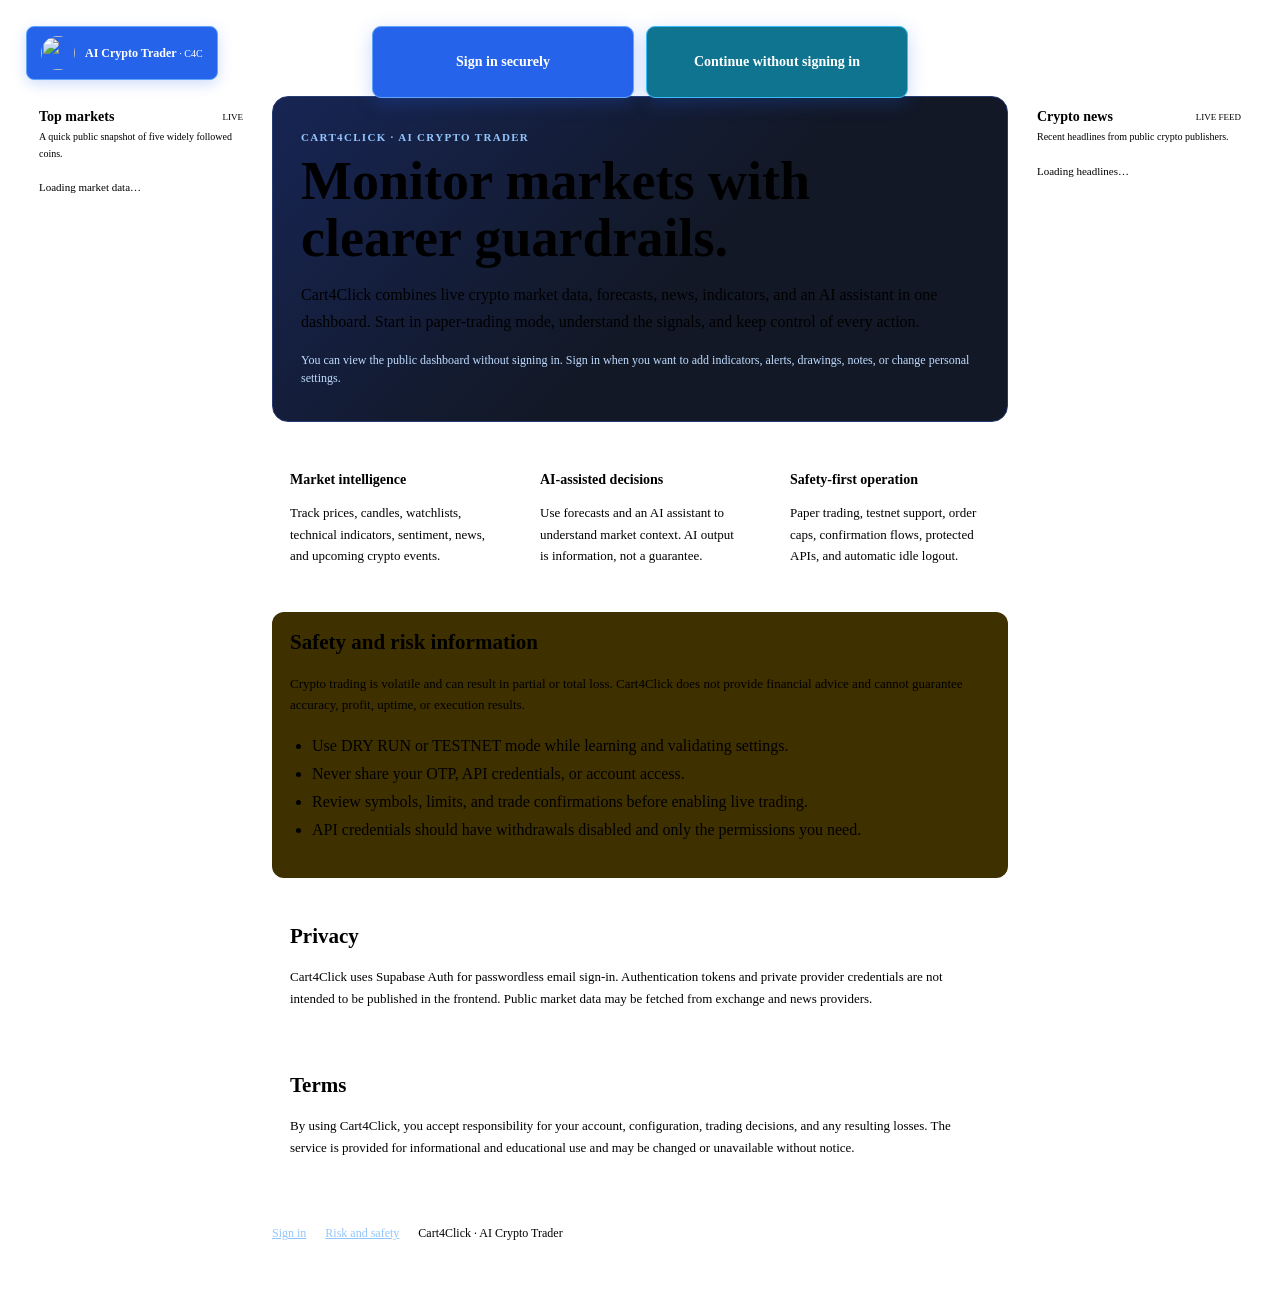
==== commit 227bbfb7: "Restore left-aligned landing brand" ====
--- a/frontend/landing.html
+++ b/frontend/landing.html
@@ -16,13 +16,13 @@
     .landing-splash-subtitle { color: #93c5fd; font-size: 11px; font-weight: 700; letter-spacing: .18em; text-transform: uppercase; }
     @keyframes landing-logo-intro { 0% { opacity: 0; transform: scale(.72); } 35% { opacity: 1; transform: scale(1.04); } 62% { transform: scale(1); } 100% { opacity: 1; transform: scale(1); } }
     @keyframes landing-splash-exit { 0% { opacity: 1; visibility: visible; } 100% { opacity: 0; visibility: hidden; } }
-    .landing-topbar { display: flex; align-items: center; justify-content: center; gap: 14px; flex-wrap: wrap; margin-bottom: 16px; }
+    .landing-topbar { position: relative; display: flex; align-items: center; justify-content: space-between; min-height: 52px; margin-bottom: 16px; }
     .landing-brand { display: inline-flex; align-items: center; gap: 10px; color: var(--text); font-size: 13px; font-weight: 750; text-decoration: none; }
     .landing-brand small { color: var(--muted); font-weight: 400; }
     .landing-brand img { width: 34px; height: 34px; border-radius: 50%; object-fit: cover; }
     .landing-topbar a { display: inline-flex; align-items: center; min-height: 36px; padding: 8px 14px; border: 1px solid #60a5fa; border-radius: 8px; background: #2563eb; color: #fff; font-size: 12px; font-weight: 700; text-decoration: none; box-shadow: 0 4px 14px rgba(37,99,235,.22); }
     .landing-topbar a:hover, .landing-topbar a:focus-visible { border-color: #bfdbfe; background: #3b82f6; color: #fff; }
-    .landing-top-actions { display: flex; justify-content: center; gap: 12px; flex-wrap: wrap; }
+    .landing-top-actions { position: absolute; top: 0; left: 50%; display: flex; justify-content: center; gap: 12px; flex-wrap: wrap; transform: translateX(-50%); }
     .landing-top-actions .btn { display: inline-flex; align-items: center; justify-content: center; min-width: 220px; min-height: 46px; padding: 12px 20px; border: 1px solid #60a5fa; border-radius: 9px; color: #fff; background: #2563eb; font-size: 14px; font-weight: 800; text-decoration: none; box-shadow: 0 5px 18px rgba(37,99,235,.25); }
     .landing-top-actions .btn:hover, .landing-top-actions .btn:focus-visible { border-color: #bfdbfe; background: #3b82f6; color: #fff; }
     .landing-top-actions .btn.landing-guest { border-color: #38bdf8; background: #0e7490; }
@@ -76,7 +76,7 @@
     .landing-footer { border-top: 1px solid var(--border); margin-top: 32px; padding-top: 18px; font-size: 12px; }
     .landing-footer a { color: #93c5fd; margin-right: 16px; }
     @media (max-width: 1120px) { .landing-columns { grid-template-columns: minmax(170px, 210px) minmax(0, 1fr); } .live-news-panel { grid-column: 1 / -1; position: static; } .live-news-list { grid-template-columns: repeat(2, minmax(0, 1fr)); } }
-    @media (max-width: 720px) { .landing-grid { grid-template-columns: 1fr; } .landing-hero { padding: 24px 20px; } .landing-columns { display: flex; flex-direction: column; } .landing-center { order: 1; width: 100%; } .live-market-panel { order: 2; position: static; width: 100%; } .live-news-panel { order: 3; width: 100%; } .live-news-list { grid-template-columns: 1fr; } }
+    @media (max-width: 720px) { .landing-grid { grid-template-columns: 1fr; } .landing-hero { padding: 24px 20px; } .landing-topbar { display: grid; gap: 10px; } .landing-top-actions { position: static; justify-content: flex-start; transform: none; } .landing-columns { display: flex; flex-direction: column; } .landing-center { order: 1; width: 100%; } .live-market-panel { order: 2; position: static; width: 100%; } .live-news-panel { order: 3; width: 100%; } .live-news-list { grid-template-columns: 1fr; } }
     @media (prefers-reduced-motion: reduce) { .landing-splash, .landing-splash-inner { animation-duration: 1ms; animation-delay: 0ms; } }
   </style>
 </head>
